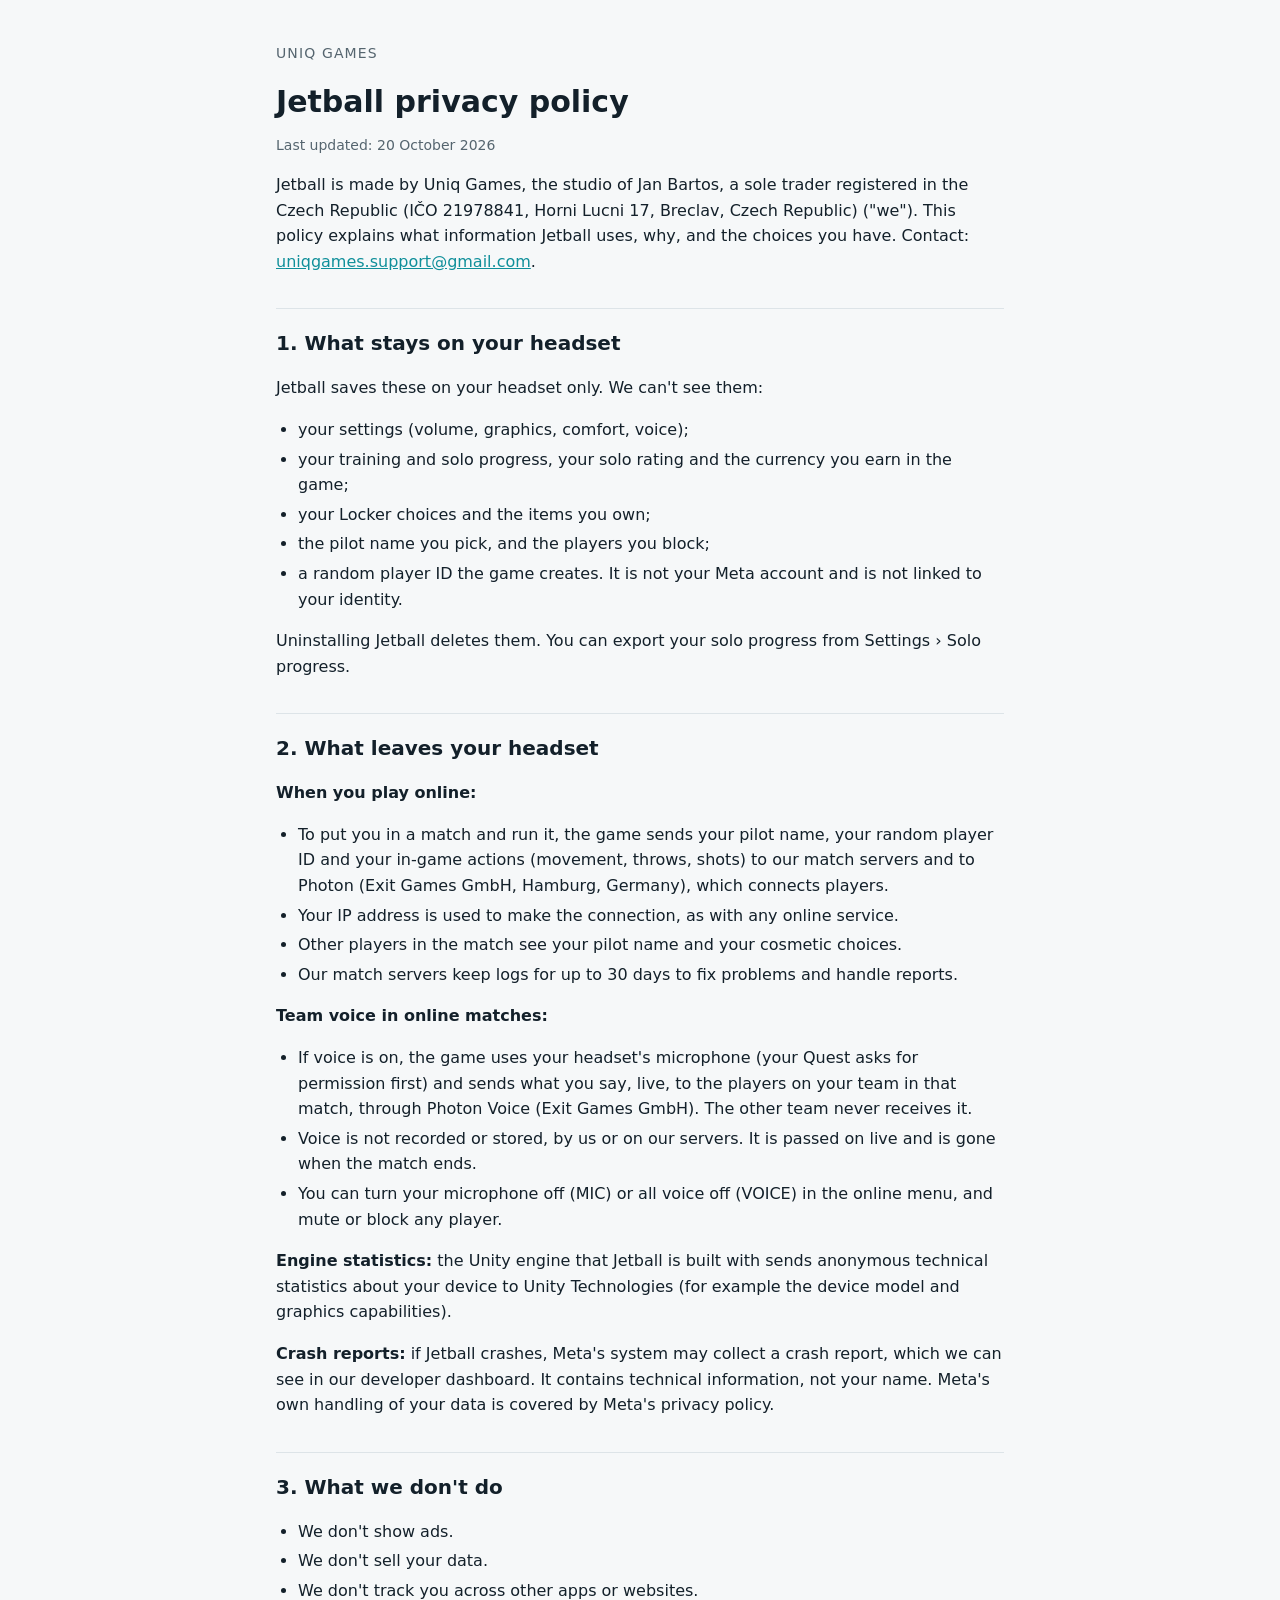
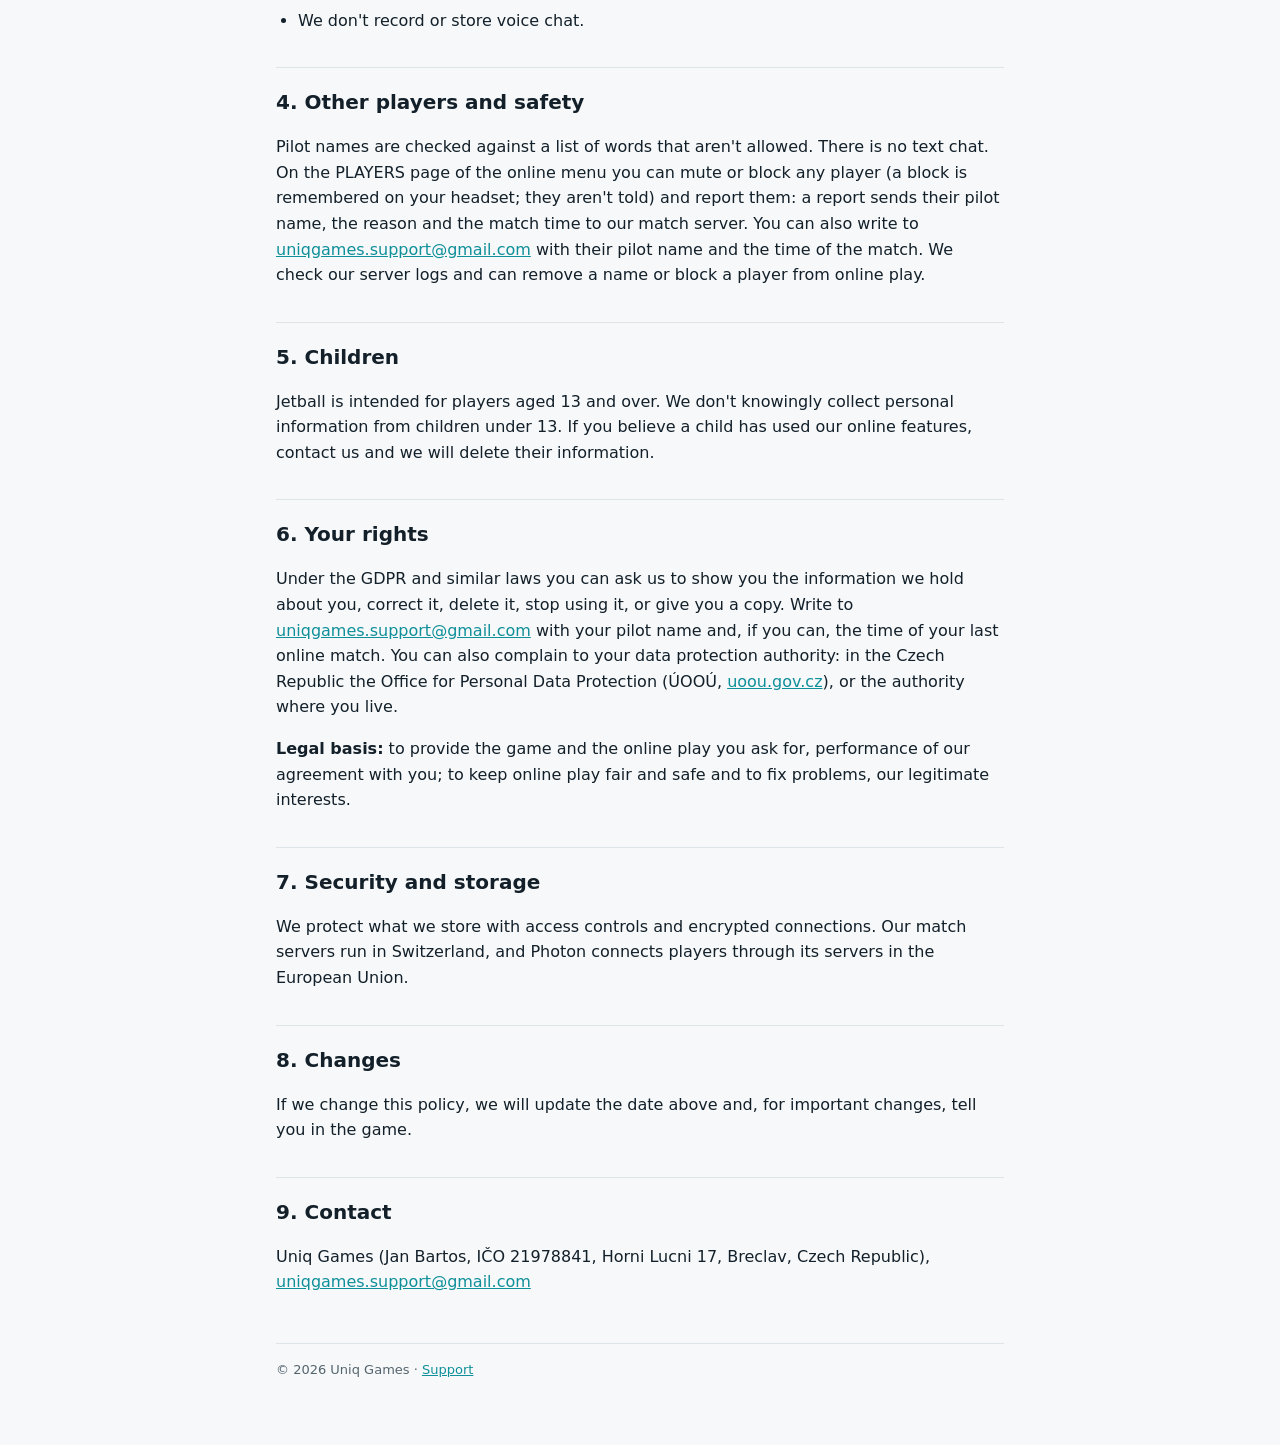
==== privacy/index.html @ da14ad89 "Uniq Games site: Jetball privacy policy, support page, home Co-Authored-By: Claude Opus 5.5 <noreply" ====
<!doctype html>
<html lang="en">
<head>
<meta charset="utf-8">
<meta name="viewport" content="width=device-width, initial-scale=1">
<title>Jetball privacy policy · Uniq Games</title>
<meta name="description" content="What information the Jetball VR game uses, why, and your choices.">
<link rel="stylesheet" href="../style.css">
</head>
<body>
<main>
<header><a href="../">Uniq Games</a></header>
<h1>Jetball privacy policy</h1>
<p class="muted">Last updated: 20 October 2026</p>

<p>Jetball is made by Uniq Games, the studio of Jan Bartos, a sole trader registered in the Czech Republic
(IČO 21978841, Horni Lucni 17, Breclav, Czech Republic) ("we"). This policy explains what information Jetball uses,
why, and the choices you have. Contact: <a href="mailto:uniqgames.support@gmail.com">uniqgames.support@gmail.com</a>.</p>

<h2>1. What stays on your headset</h2>
<p>Jetball saves these on your headset only. We can't see them:</p>
<ul>
<li>your settings (volume, graphics, comfort, voice);</li>
<li>your training and solo progress, your solo rating and the currency you earn in the game;</li>
<li>your Locker choices and the items you own;</li>
<li>the pilot name you pick, and the players you block;</li>
<li>a random player ID the game creates. It is not your Meta account and is not linked to your identity.</li>
</ul>
<p>Uninstalling Jetball deletes them. You can export your solo progress from Settings › Solo progress.</p>

<h2>2. What leaves your headset</h2>
<p><strong>When you play online:</strong></p>
<ul>
<li>To put you in a match and run it, the game sends your pilot name, your random player ID and your in-game actions
(movement, throws, shots) to our match servers and to Photon (Exit Games GmbH, Hamburg, Germany), which connects players.</li>
<li>Your IP address is used to make the connection, as with any online service.</li>
<li>Other players in the match see your pilot name and your cosmetic choices.</li>
<li>Our match servers keep logs for up to 30 days to fix problems and handle reports.</li>
</ul>
<p><strong>Team voice in online matches:</strong></p>
<ul>
<li>If voice is on, the game uses your headset's microphone (your Quest asks for permission first) and sends what you
say, live, to the players on your team in that match, through Photon Voice (Exit Games GmbH). The other team never
receives it.</li>
<li>Voice is not recorded or stored, by us or on our servers. It is passed on live and is gone when the match ends.</li>
<li>You can turn your microphone off (MIC) or all voice off (VOICE) in the online menu, and mute or block any player.</li>
</ul>
<p><strong>Engine statistics:</strong> the Unity engine that Jetball is built with sends anonymous technical statistics
about your device to Unity Technologies (for example the device model and graphics capabilities).</p>
<p><strong>Crash reports:</strong> if Jetball crashes, Meta's system may collect a crash report, which we can see in our
developer dashboard. It contains technical information, not your name. Meta's own handling of your data is covered by
Meta's privacy policy.</p>

<h2>3. What we don't do</h2>
<ul>
<li>We don't show ads.</li>
<li>We don't sell your data.</li>
<li>We don't track you across other apps or websites.</li>
<li>We don't record or store voice chat.</li>
</ul>

<h2>4. Other players and safety</h2>
<p>Pilot names are checked against a list of words that aren't allowed. There is no text chat. On the PLAYERS page of
the online menu you can mute or block any player (a block is remembered on your headset; they aren't told) and report
them: a report sends their pilot name, the reason and the match time to our match server. You can also write to
<a href="mailto:uniqgames.support@gmail.com">uniqgames.support@gmail.com</a> with their pilot name and the time of the
match. We check our server logs and can remove a name or block a player from online play.</p>

<h2>5. Children</h2>
<p>Jetball is intended for players aged 13 and over. We don't knowingly collect personal information from children
under 13. If you believe a child has used our online features, contact us and we will delete their information.</p>

<h2>6. Your rights</h2>
<p>Under the GDPR and similar laws you can ask us to show you the information we hold about you, correct it, delete it,
stop using it, or give you a copy. Write to <a href="mailto:uniqgames.support@gmail.com">uniqgames.support@gmail.com</a>
with your pilot name and, if you can, the time of your last online match. You can also complain to your data protection
authority: in the Czech Republic the Office for Personal Data Protection (ÚOOÚ,
<a href="https://uoou.gov.cz">uoou.gov.cz</a>), or the authority where you live.</p>
<p><strong>Legal basis:</strong> to provide the game and the online play you ask for, performance of our agreement
with you; to keep online play fair and safe and to fix problems, our legitimate interests.</p>

<h2>7. Security and storage</h2>
<p>We protect what we store with access controls and encrypted connections. Our match servers run in Switzerland, and
Photon connects players through its servers in the European Union.</p>

<h2>8. Changes</h2>
<p>If we change this policy, we will update the date above and, for important changes, tell you in the game.</p>

<h2>9. Contact</h2>
<p>Uniq Games (Jan Bartos, IČO 21978841, Horni Lucni 17, Breclav, Czech Republic),
<a href="mailto:uniqgames.support@gmail.com">uniqgames.support@gmail.com</a></p>

<footer>© 2026 Uniq Games · <a href="../support/">Support</a></footer>
</main>
</body>
</html>
---- style.css ----
:root{--bg:#0b0f14;--panel:#121820;--text:#e8eef2;--muted:#9fb0ba;--accent:#57dee9;--rule:#24303a}
@media (prefers-color-scheme: light){:root{--bg:#f6f8f9;--panel:#ffffff;--text:#13202a;--muted:#55656f;--accent:#0f8f9a;--rule:#dde4e8}}
*{box-sizing:border-box}html{-webkit-text-size-adjust:100%}
body{margin:0;background:var(--bg);color:var(--text);font:16px/1.6 system-ui,-apple-system,"Segoe UI",Roboto,sans-serif}
main{max-width:760px;margin:0 auto;padding:40px 16px 64px}
header a{color:var(--muted);text-decoration:none;font-size:14px;letter-spacing:.08em;text-transform:uppercase}
h1{font-size:30px;line-height:1.2;margin:18px 0 6px}h2{font-size:20px;margin:34px 0 8px;padding-top:18px;border-top:1px solid var(--rule)}
p,li{color:var(--text)}.muted{color:var(--muted);font-size:14px}a{color:var(--accent)}
ul{padding-left:22px}li{margin:4px 0}
.card{background:var(--panel);border:1px solid var(--rule);border-radius:12px;padding:20px;margin:18px 0}
footer{margin-top:48px;color:var(--muted);font-size:13px;border-top:1px solid var(--rule);padding-top:16px}
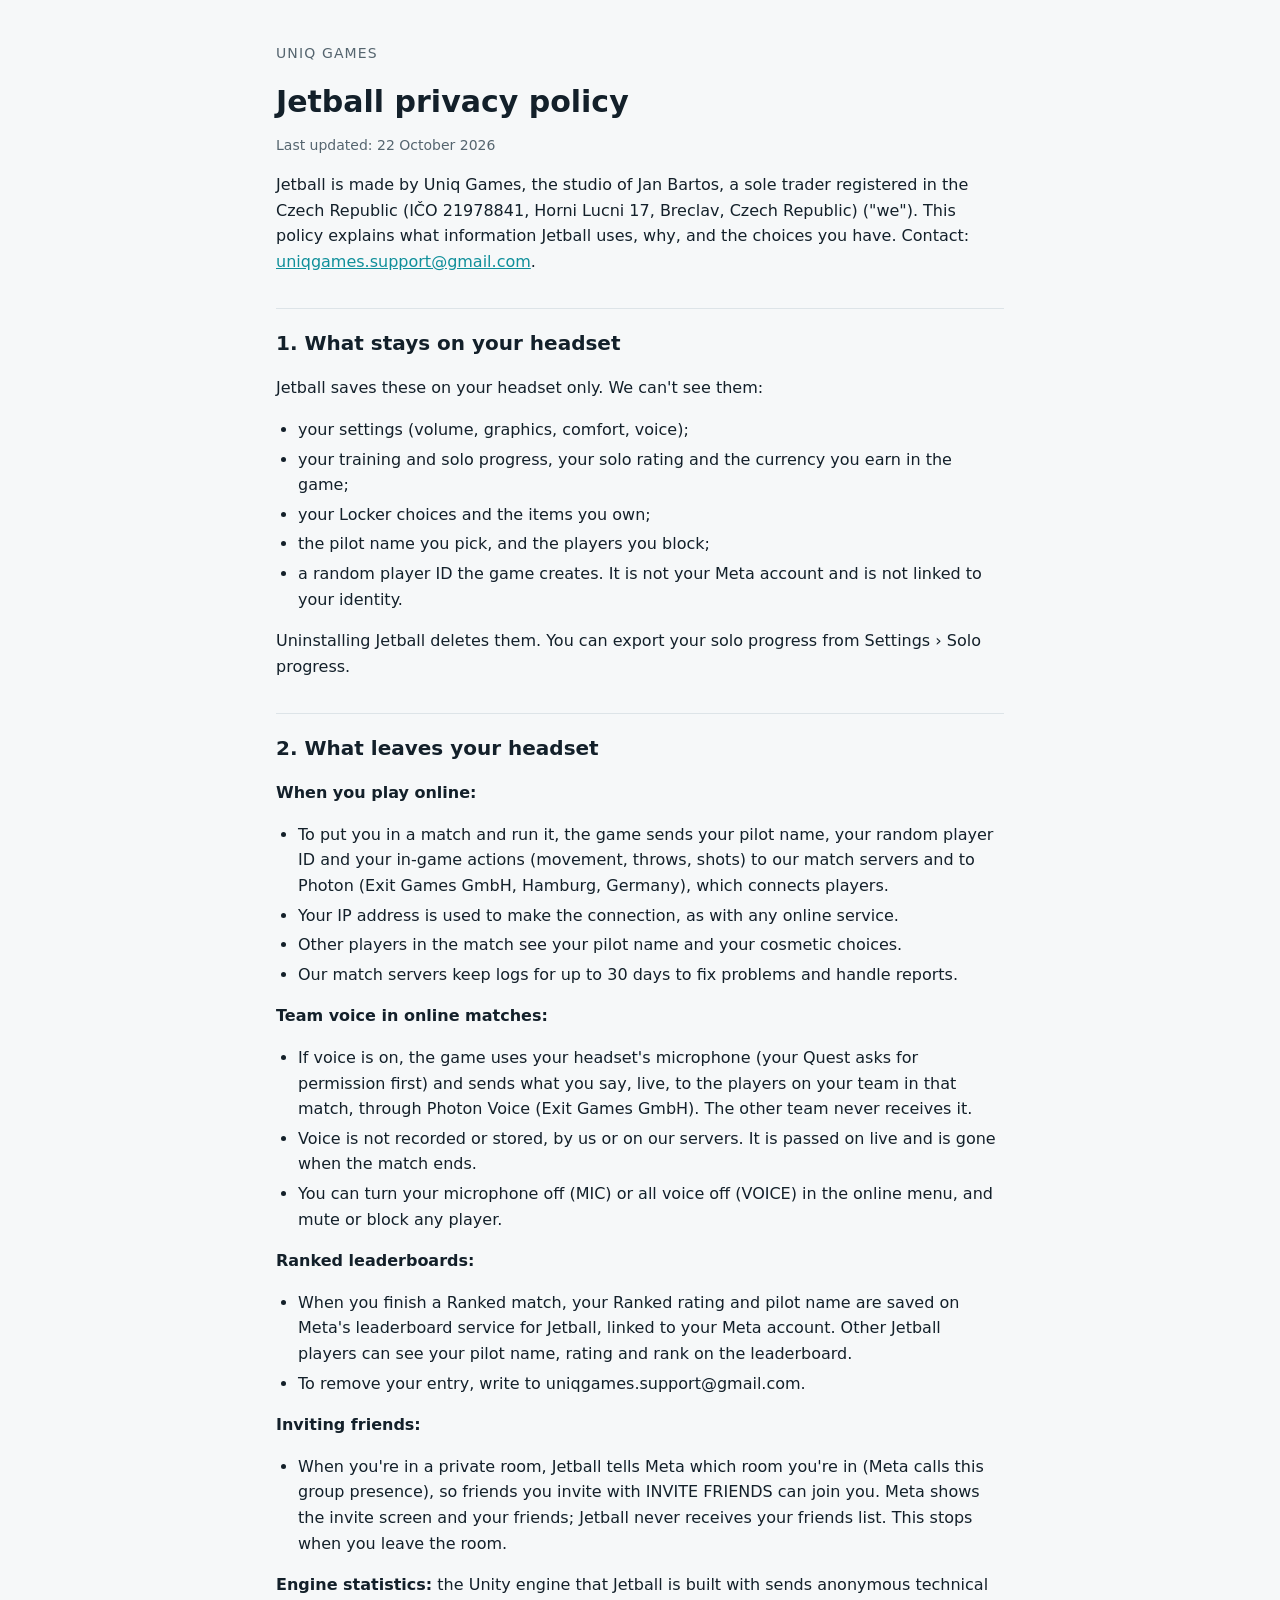
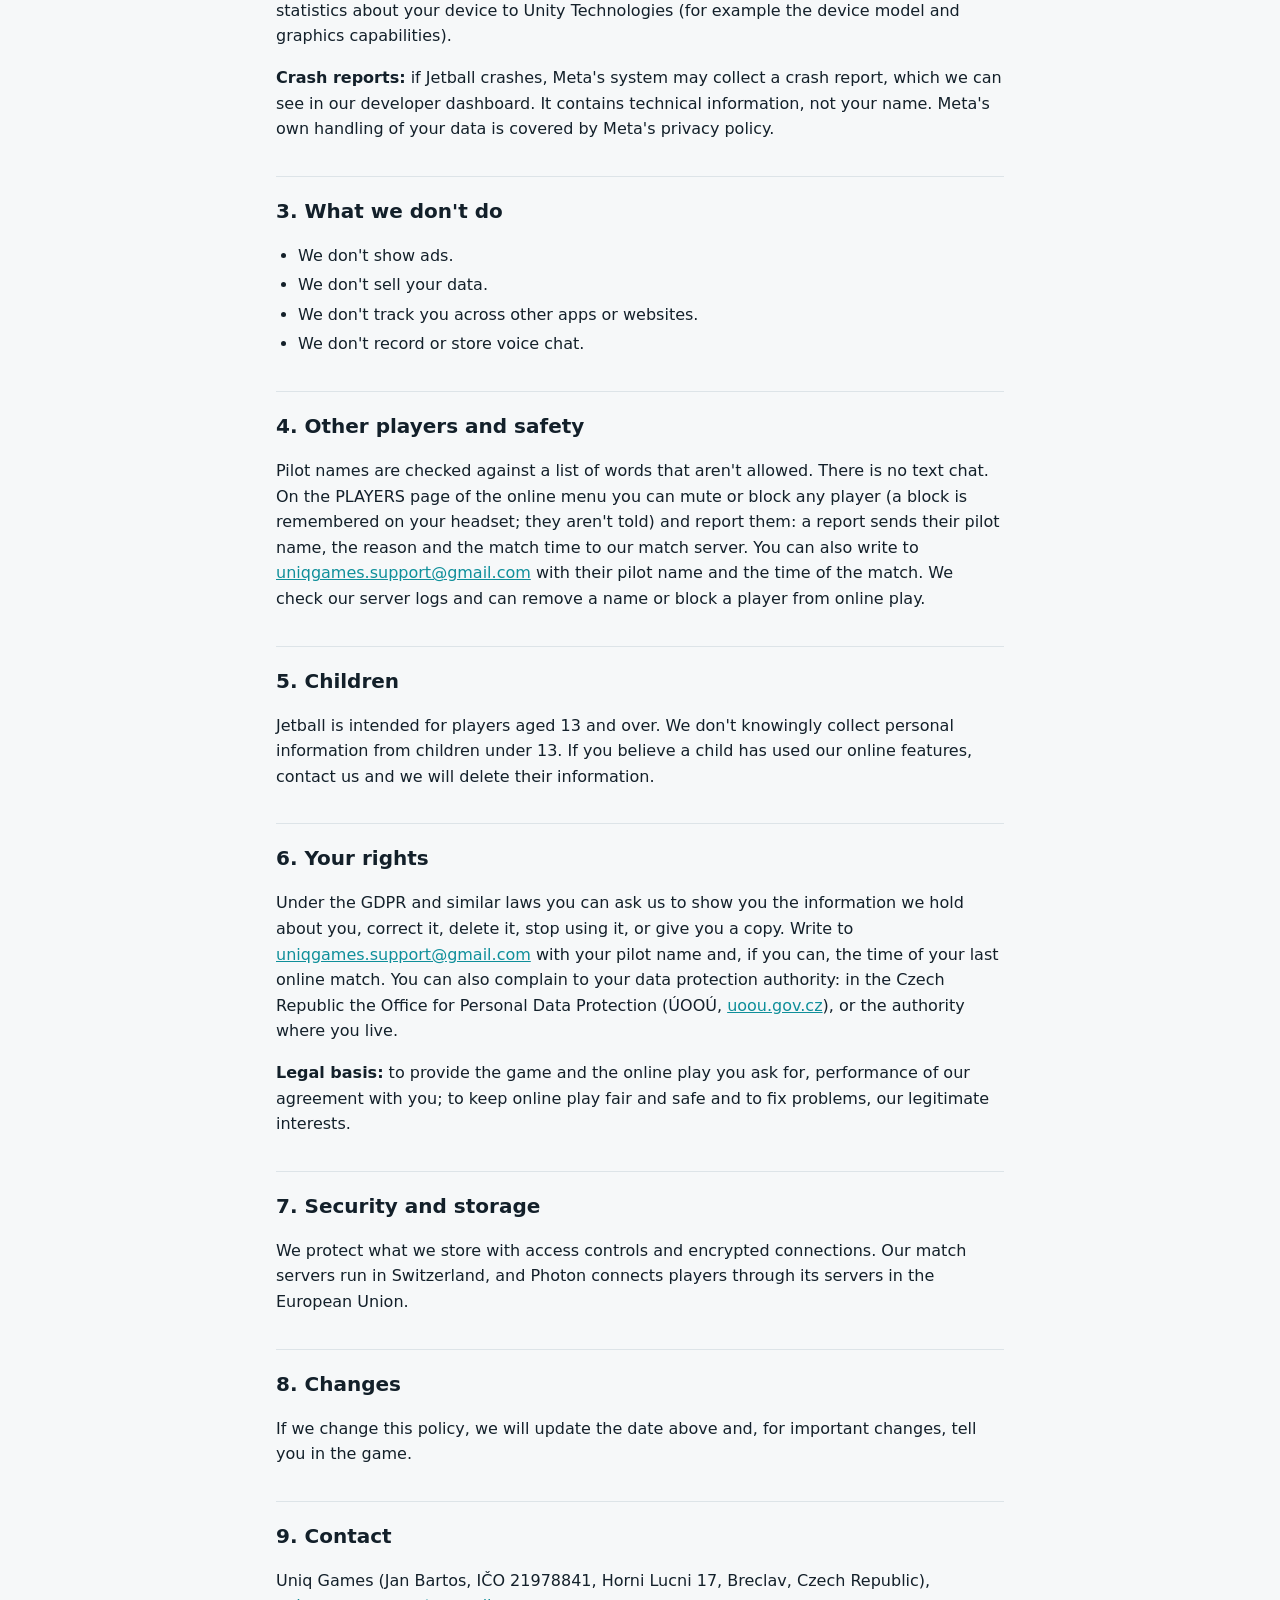
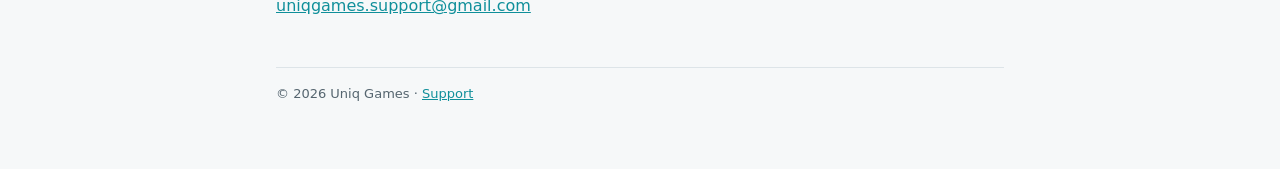
==== commit c89ee000: "Privacy policy: Ranked leaderboards and inviting friends (22 Oct 2026) Co-Authored-By: Claude Opus 5" ====
--- a/privacy/index.html
+++ b/privacy/index.html
@@ -11,7 +11,7 @@
 <main>
 <header><a href="../">Uniq Games</a></header>
 <h1>Jetball privacy policy</h1>
-<p class="muted">Last updated: 20 October 2026</p>
+<p class="muted">Last updated: 22 October 2026</p>
 
 <p>Jetball is made by Uniq Games, the studio of Jan Bartos, a sole trader registered in the Czech Republic
 (IČO 21978841, Horni Lucni 17, Breclav, Czech Republic) ("we"). This policy explains what information Jetball uses,
@@ -44,6 +44,19 @@
 receives it.</li>
 <li>Voice is not recorded or stored, by us or on our servers. It is passed on live and is gone when the match ends.</li>
 <li>You can turn your microphone off (MIC) or all voice off (VOICE) in the online menu, and mute or block any player.</li>
+</ul>
+<p><strong>Ranked leaderboards:</strong></p>
+<ul>
+<li>When you finish a Ranked match, your Ranked rating and pilot name are saved on Meta's leaderboard service for
+Jetball, linked to your Meta account. Other Jetball players can see your pilot name, rating and rank on the
+leaderboard.</li>
+<li>To remove your entry, write to uniqgames.support@gmail.com.</li>
+</ul>
+<p><strong>Inviting friends:</strong></p>
+<ul>
+<li>When you're in a private room, Jetball tells Meta which room you're in (Meta calls this group presence), so friends
+you invite with INVITE FRIENDS can join you. Meta shows the invite screen and your friends; Jetball never receives your
+friends list. This stops when you leave the room.</li>
 </ul>
 <p><strong>Engine statistics:</strong> the Unity engine that Jetball is built with sends anonymous technical statistics
 about your device to Unity Technologies (for example the device model and graphics capabilities).</p>
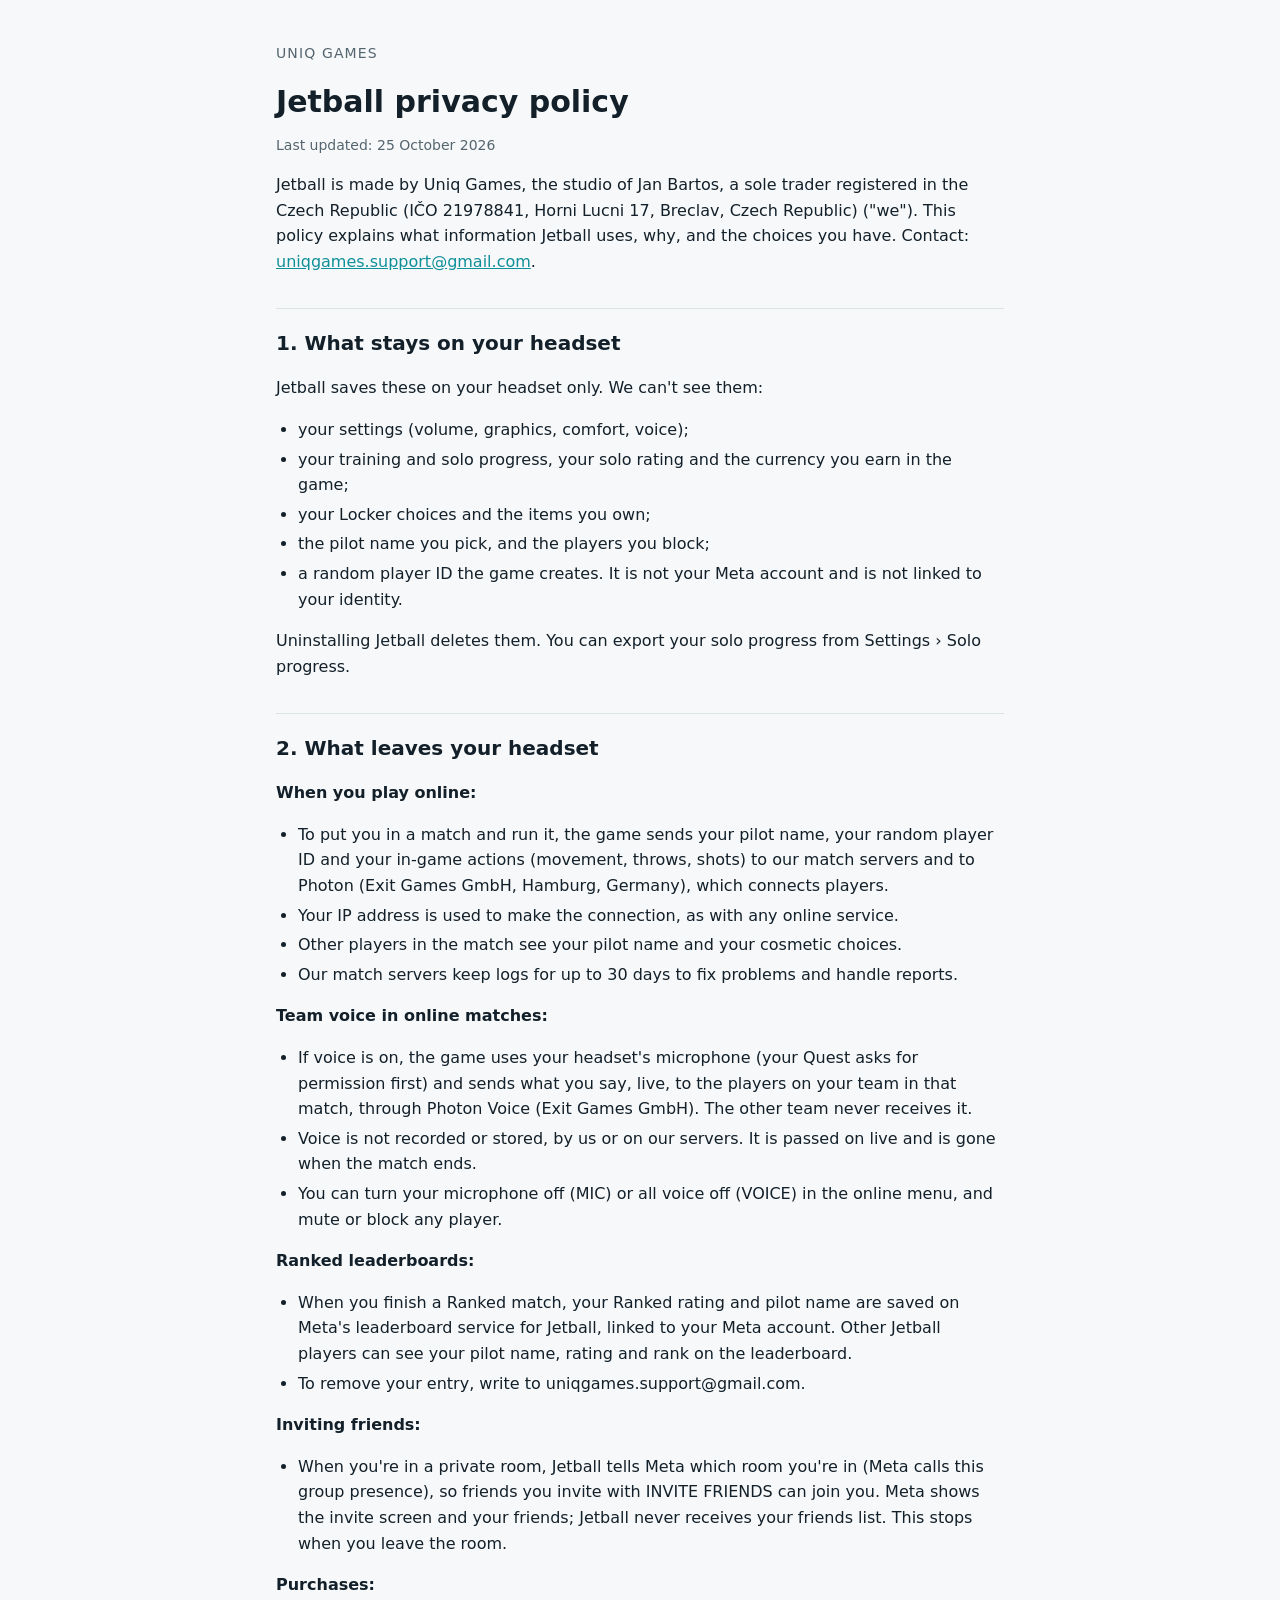
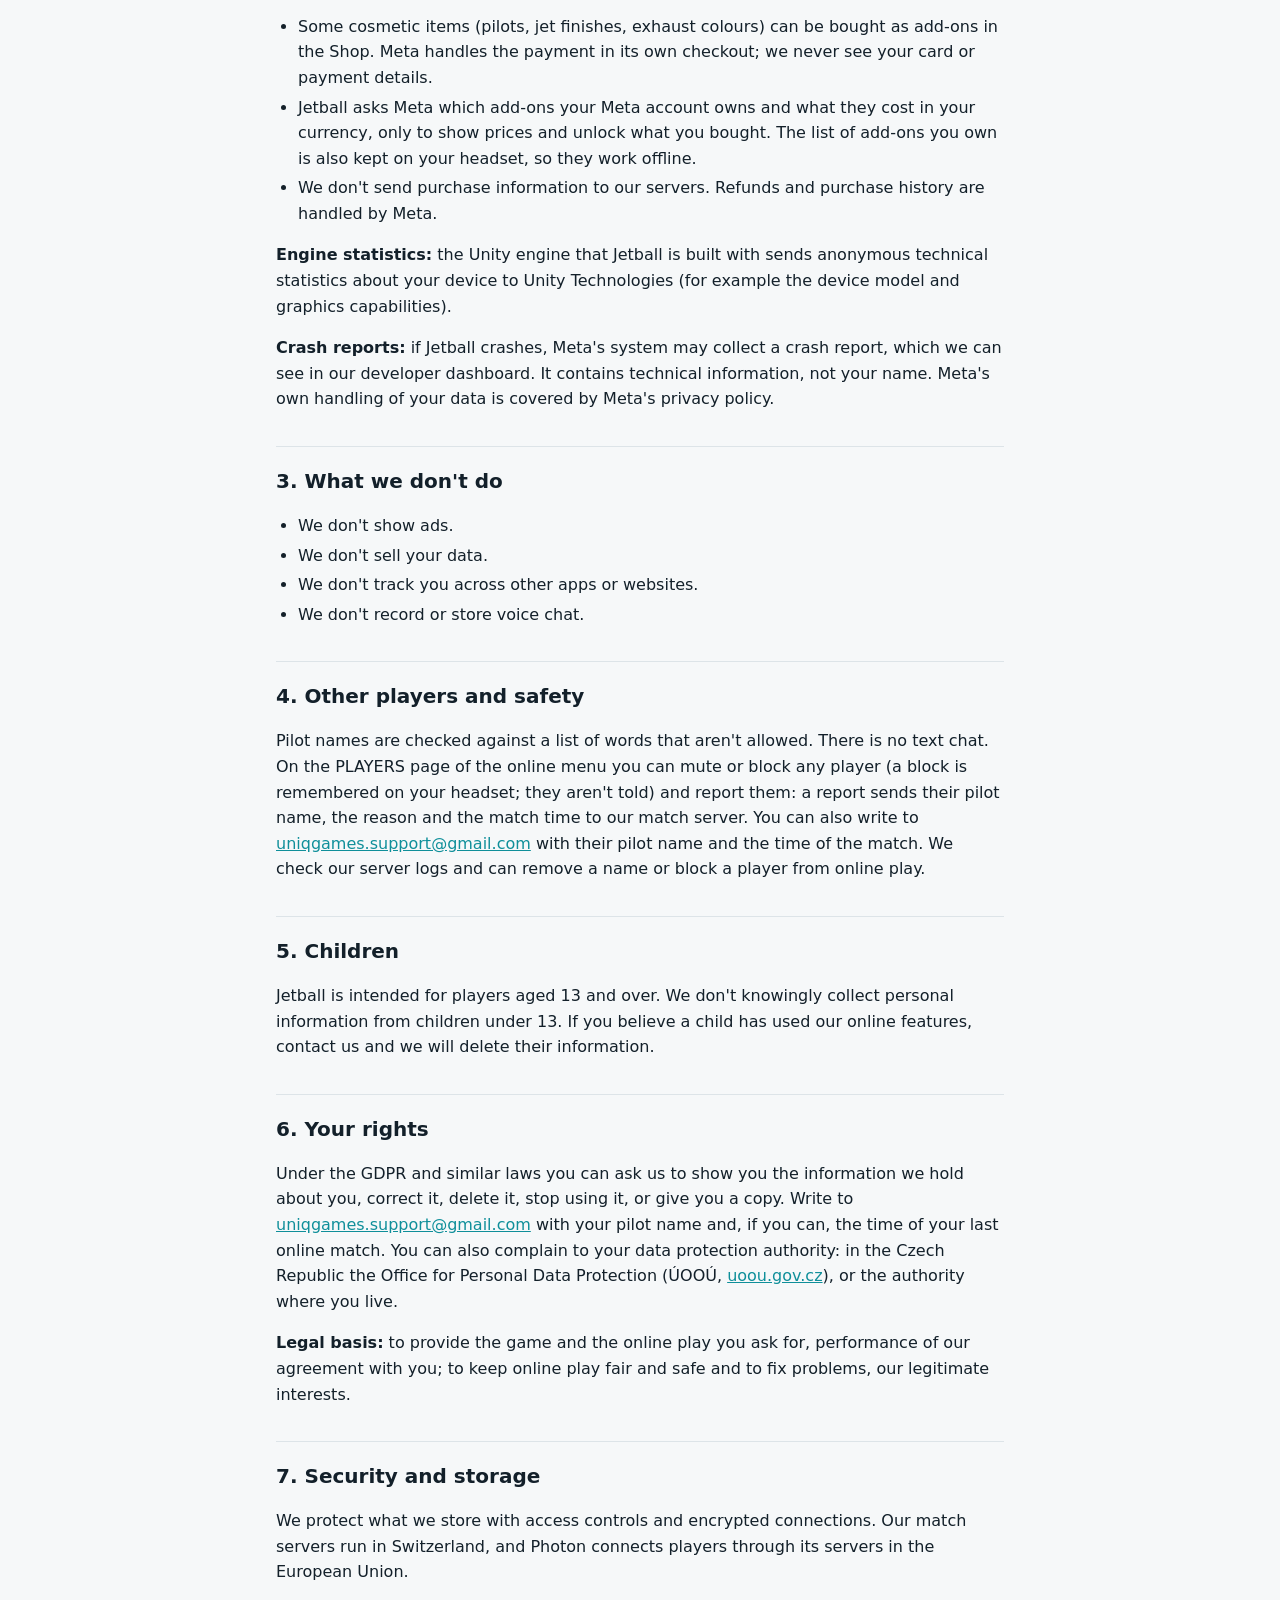
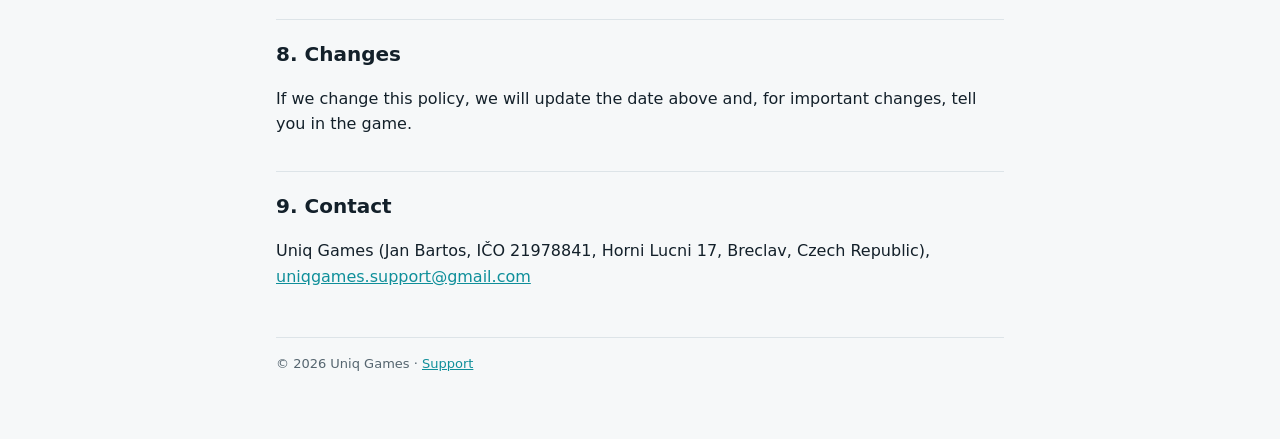
==== commit 23c3d60c: "Privacy policy: Purchases section (cosmetic add-ons bought through Meta's checkout; we only ask Meta" ====
--- a/privacy/index.html
+++ b/privacy/index.html
@@ -11,7 +11,7 @@
 <main>
 <header><a href="../">Uniq Games</a></header>
 <h1>Jetball privacy policy</h1>
-<p class="muted">Last updated: 22 October 2026</p>
+<p class="muted">Last updated: 25 October 2026</p>
 
 <p>Jetball is made by Uniq Games, the studio of Jan Bartos, a sole trader registered in the Czech Republic
 (IČO 21978841, Horni Lucni 17, Breclav, Czech Republic) ("we"). This policy explains what information Jetball uses,
@@ -57,6 +57,14 @@
 <li>When you're in a private room, Jetball tells Meta which room you're in (Meta calls this group presence), so friends
 you invite with INVITE FRIENDS can join you. Meta shows the invite screen and your friends; Jetball never receives your
 friends list. This stops when you leave the room.</li>
+</ul>
+<p><strong>Purchases:</strong></p>
+<ul>
+<li>Some cosmetic items (pilots, jet finishes, exhaust colours) can be bought as add-ons in the Shop. Meta handles the
+payment in its own checkout; we never see your card or payment details.</li>
+<li>Jetball asks Meta which add-ons your Meta account owns and what they cost in your currency, only to show prices and
+unlock what you bought. The list of add-ons you own is also kept on your headset, so they work offline.</li>
+<li>We don't send purchase information to our servers. Refunds and purchase history are handled by Meta.</li>
 </ul>
 <p><strong>Engine statistics:</strong> the Unity engine that Jetball is built with sends anonymous technical statistics
 about your device to Unity Technologies (for example the device model and graphics capabilities).</p>
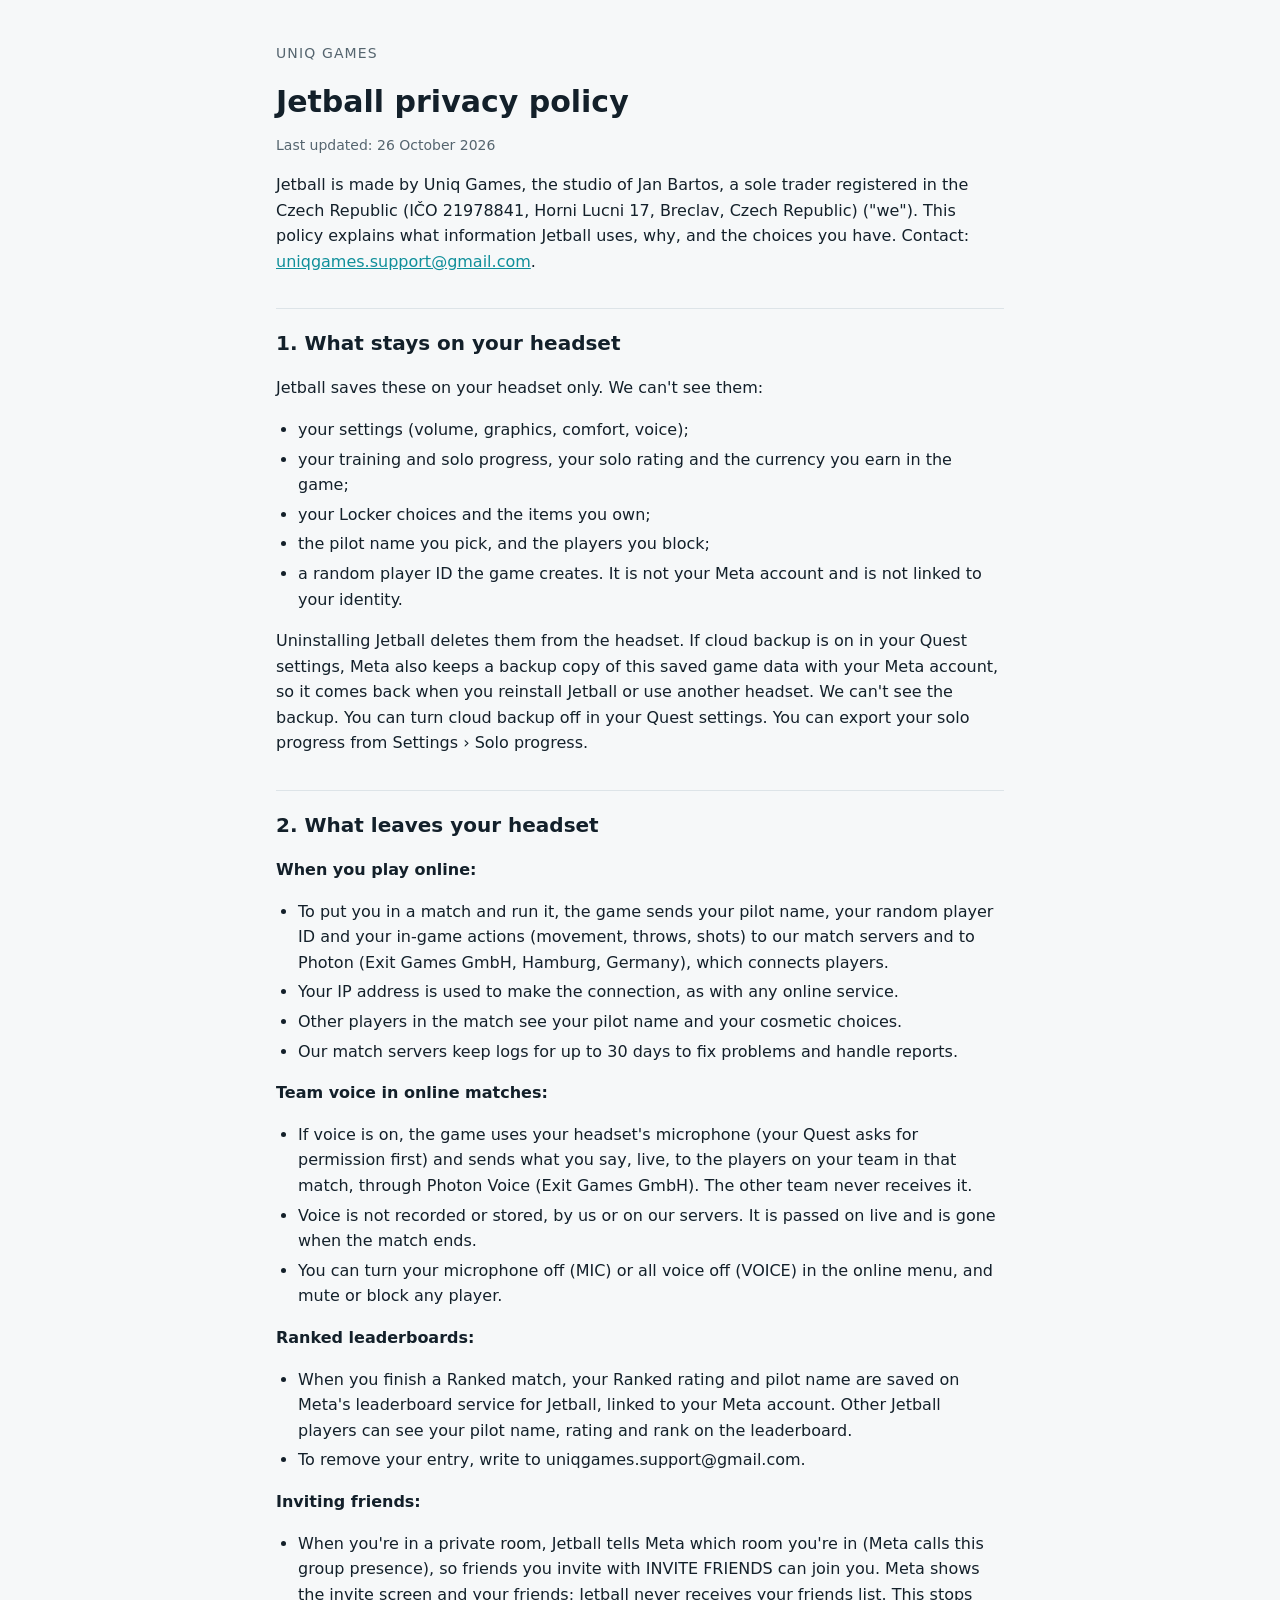
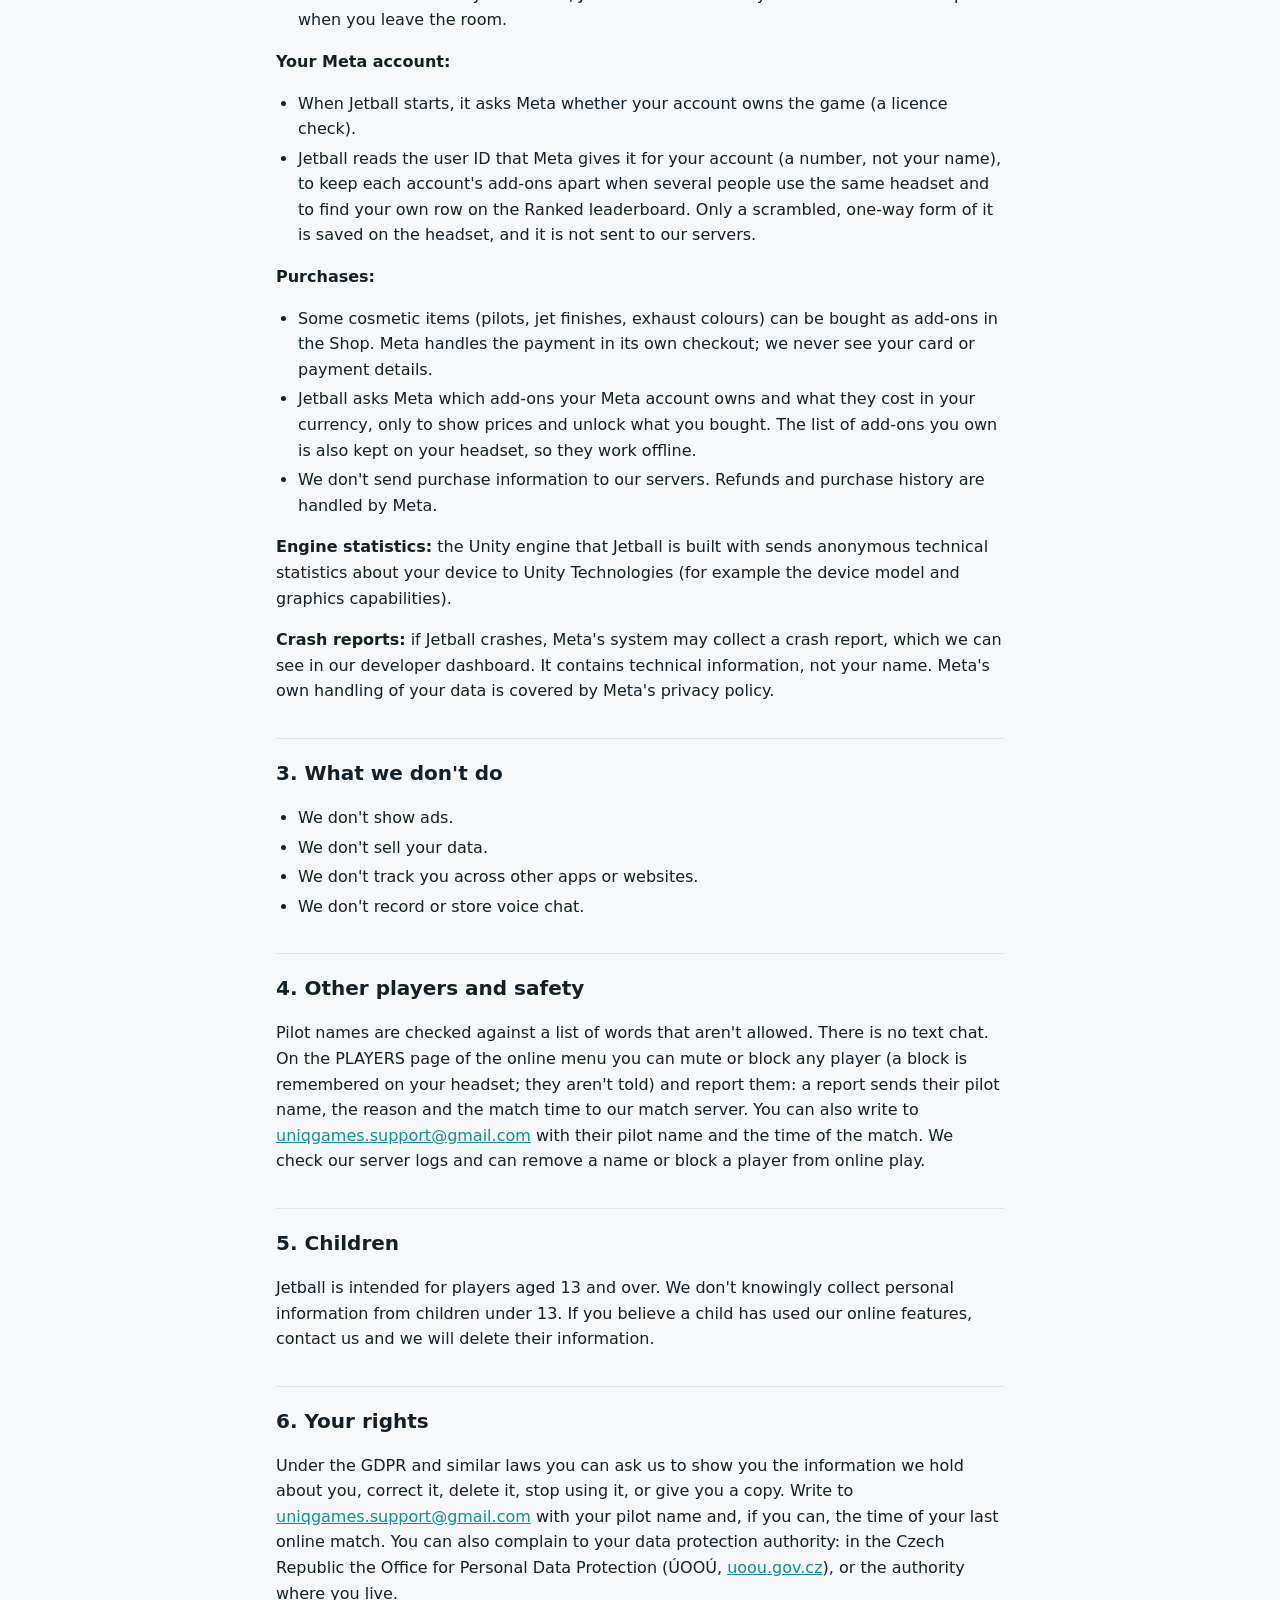
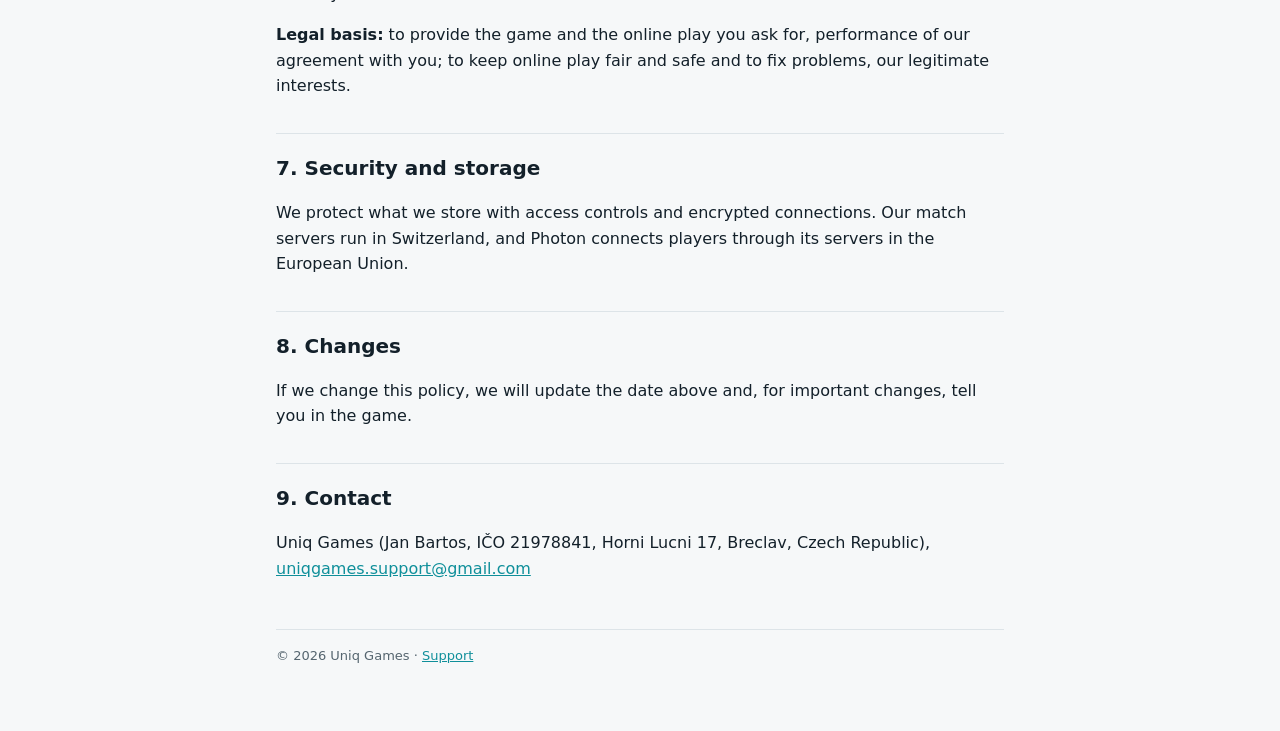
==== commit 991a0d91: "Privacy policy: Meta cloud backup of saves, licence check and the Meta user ID (draft, not published" ====
--- a/privacy/index.html
+++ b/privacy/index.html
@@ -11,7 +11,7 @@
 <main>
 <header><a href="../">Uniq Games</a></header>
 <h1>Jetball privacy policy</h1>
-<p class="muted">Last updated: 25 October 2026</p>
+<p class="muted">Last updated: 26 October 2026</p>
 
 <p>Jetball is made by Uniq Games, the studio of Jan Bartos, a sole trader registered in the Czech Republic
 (IČO 21978841, Horni Lucni 17, Breclav, Czech Republic) ("we"). This policy explains what information Jetball uses,
@@ -26,7 +26,10 @@
 <li>the pilot name you pick, and the players you block;</li>
 <li>a random player ID the game creates. It is not your Meta account and is not linked to your identity.</li>
 </ul>
-<p>Uninstalling Jetball deletes them. You can export your solo progress from Settings › Solo progress.</p>
+<p>Uninstalling Jetball deletes them from the headset. If cloud backup is on in your Quest settings, Meta also keeps a
+backup copy of this saved game data with your Meta account, so it comes back when you reinstall Jetball or use another
+headset. We can't see the backup. You can turn cloud backup off in your Quest settings. You can export your solo
+progress from Settings › Solo progress.</p>
 
 <h2>2. What leaves your headset</h2>
 <p><strong>When you play online:</strong></p>
@@ -57,6 +60,13 @@
 <li>When you're in a private room, Jetball tells Meta which room you're in (Meta calls this group presence), so friends
 you invite with INVITE FRIENDS can join you. Meta shows the invite screen and your friends; Jetball never receives your
 friends list. This stops when you leave the room.</li>
+</ul>
+<p><strong>Your Meta account:</strong></p>
+<ul>
+<li>When Jetball starts, it asks Meta whether your account owns the game (a licence check).</li>
+<li>Jetball reads the user ID that Meta gives it for your account (a number, not your name), to keep each account's
+add-ons apart when several people use the same headset and to find your own row on the Ranked leaderboard. Only a
+scrambled, one-way form of it is saved on the headset, and it is not sent to our servers.</li>
 </ul>
 <p><strong>Purchases:</strong></p>
 <ul>
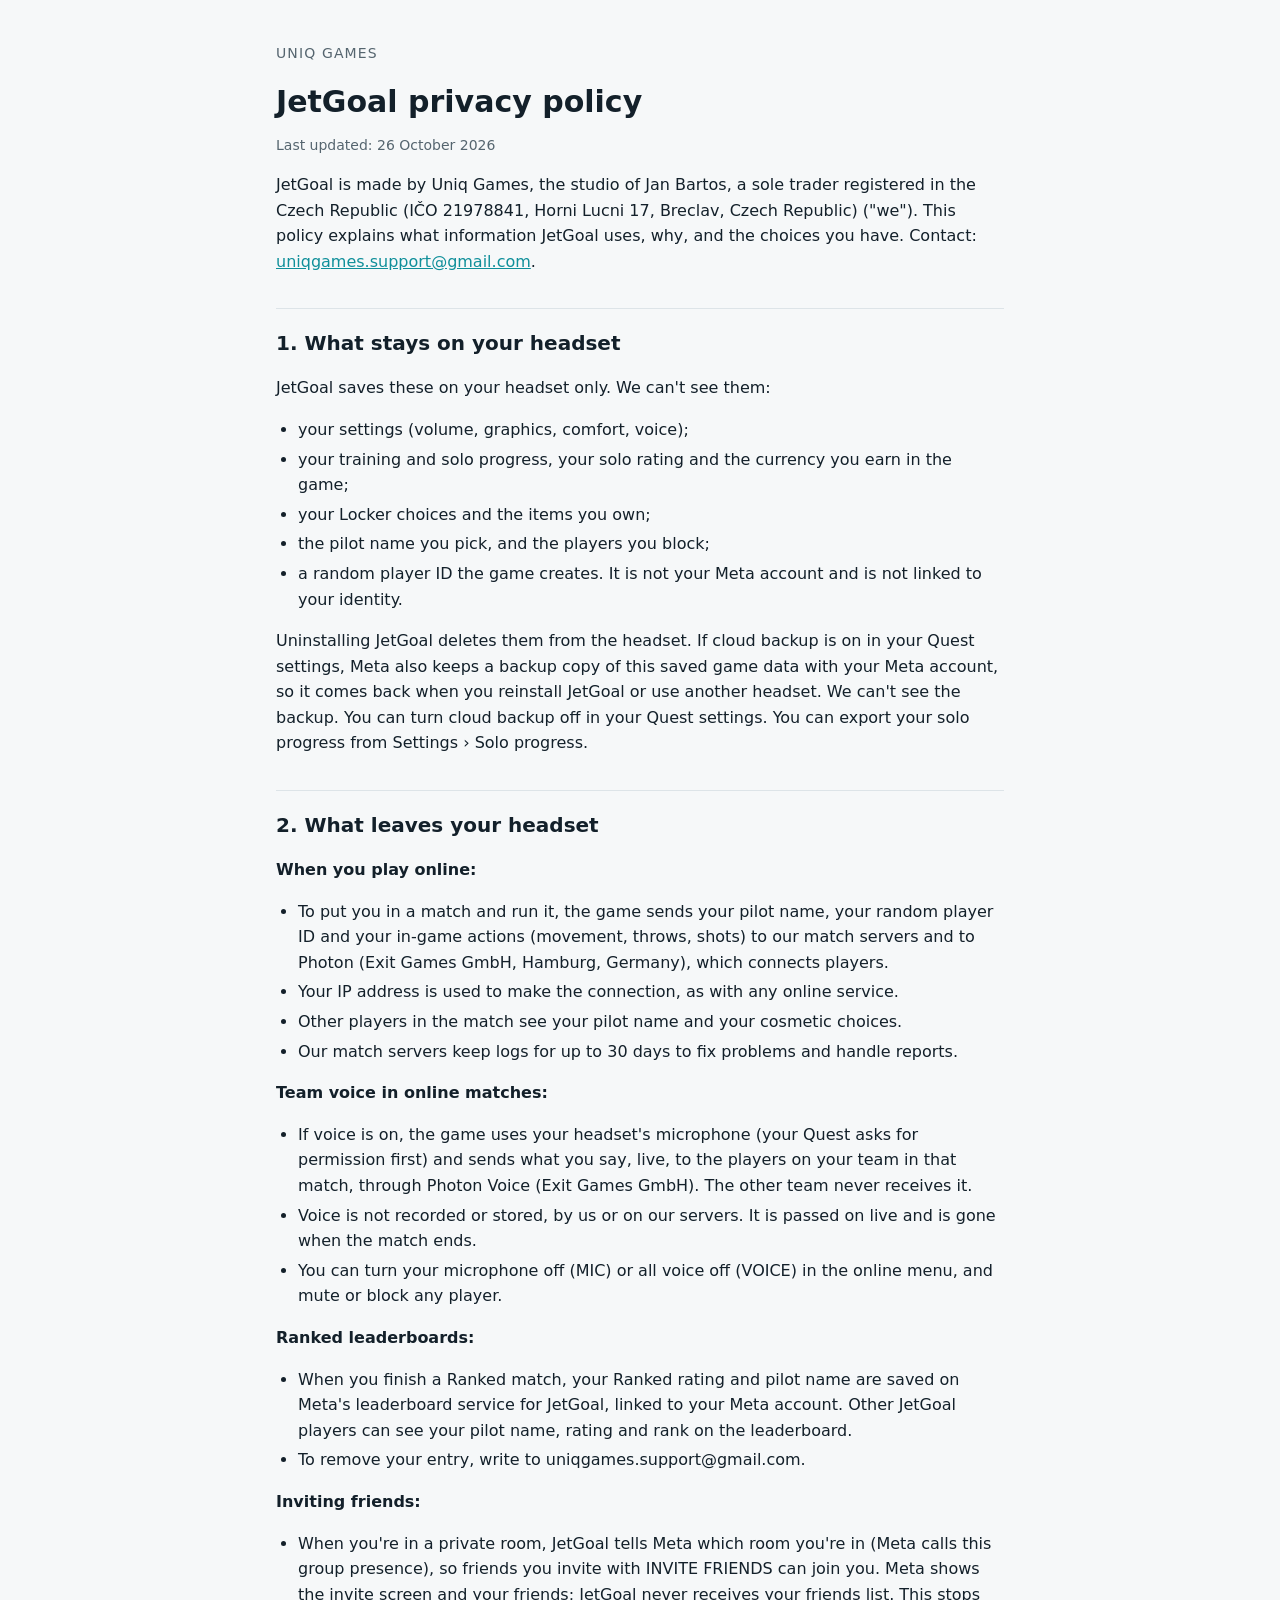
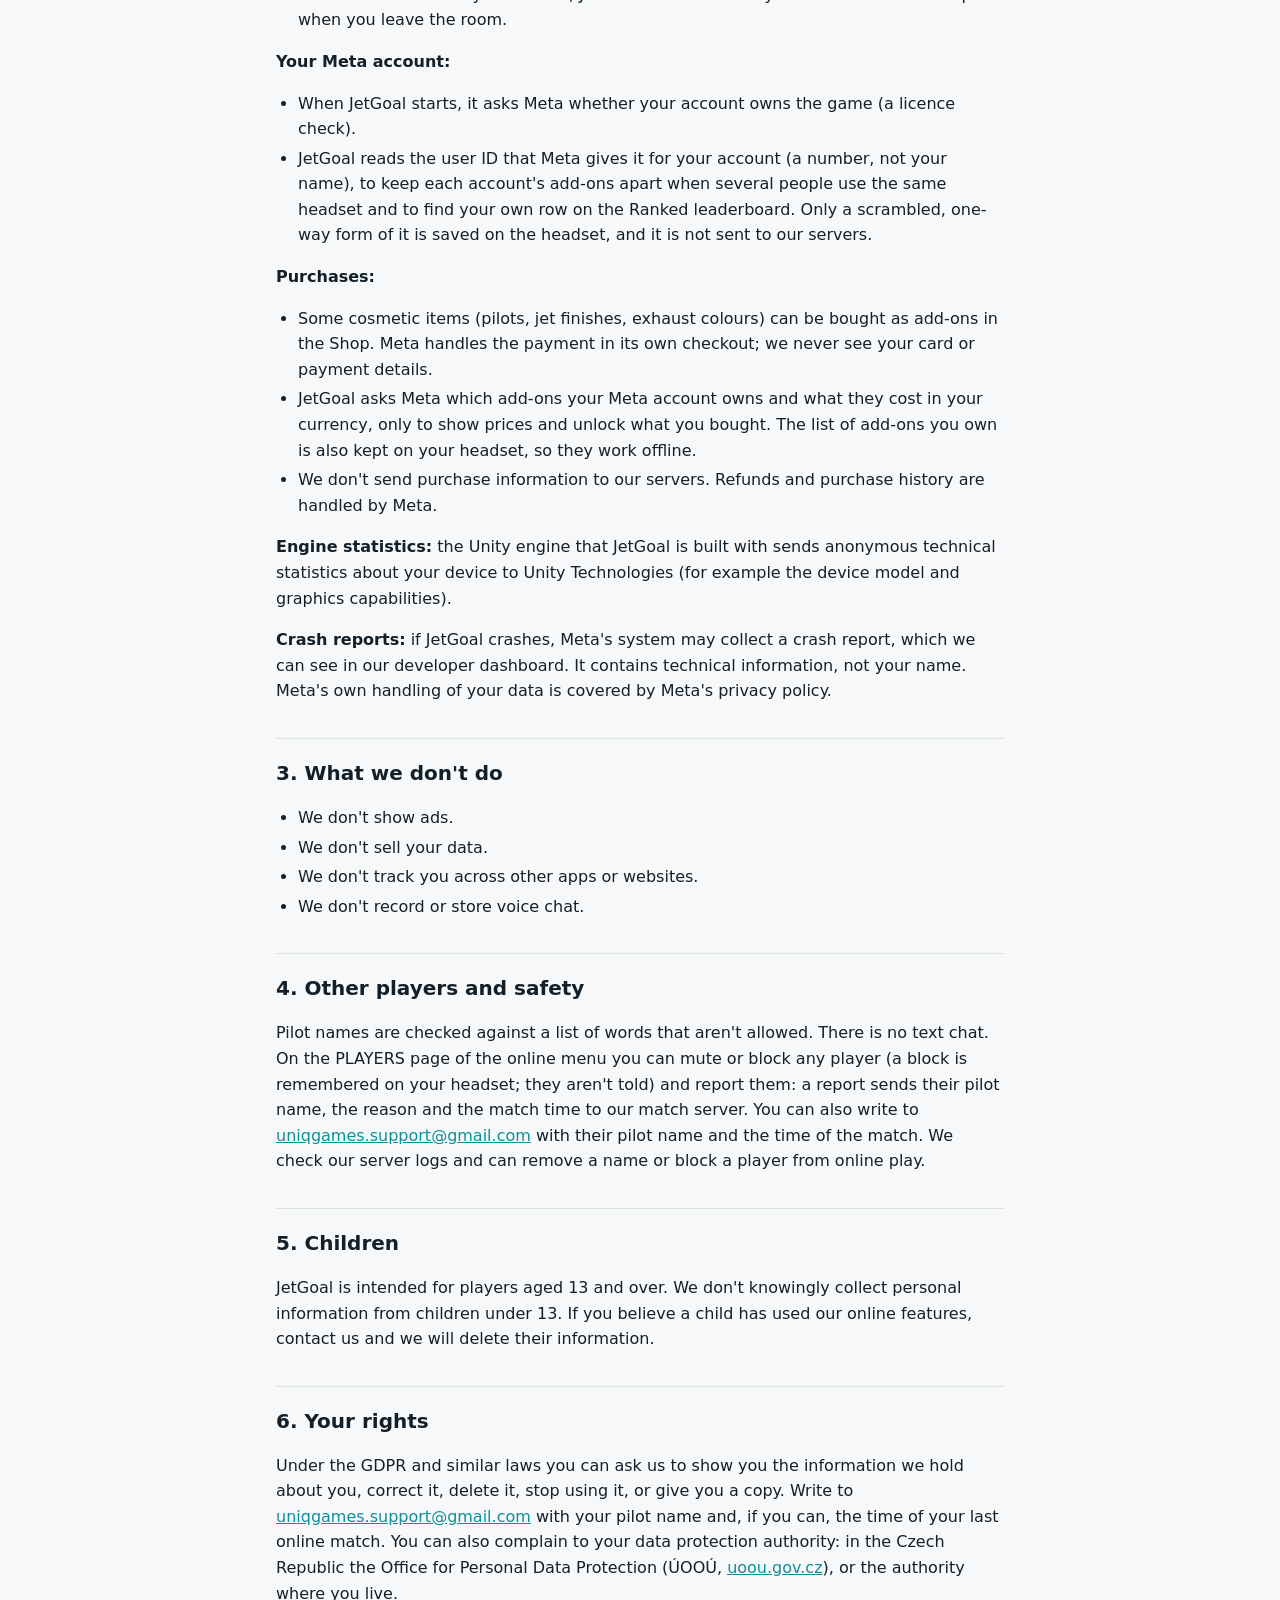
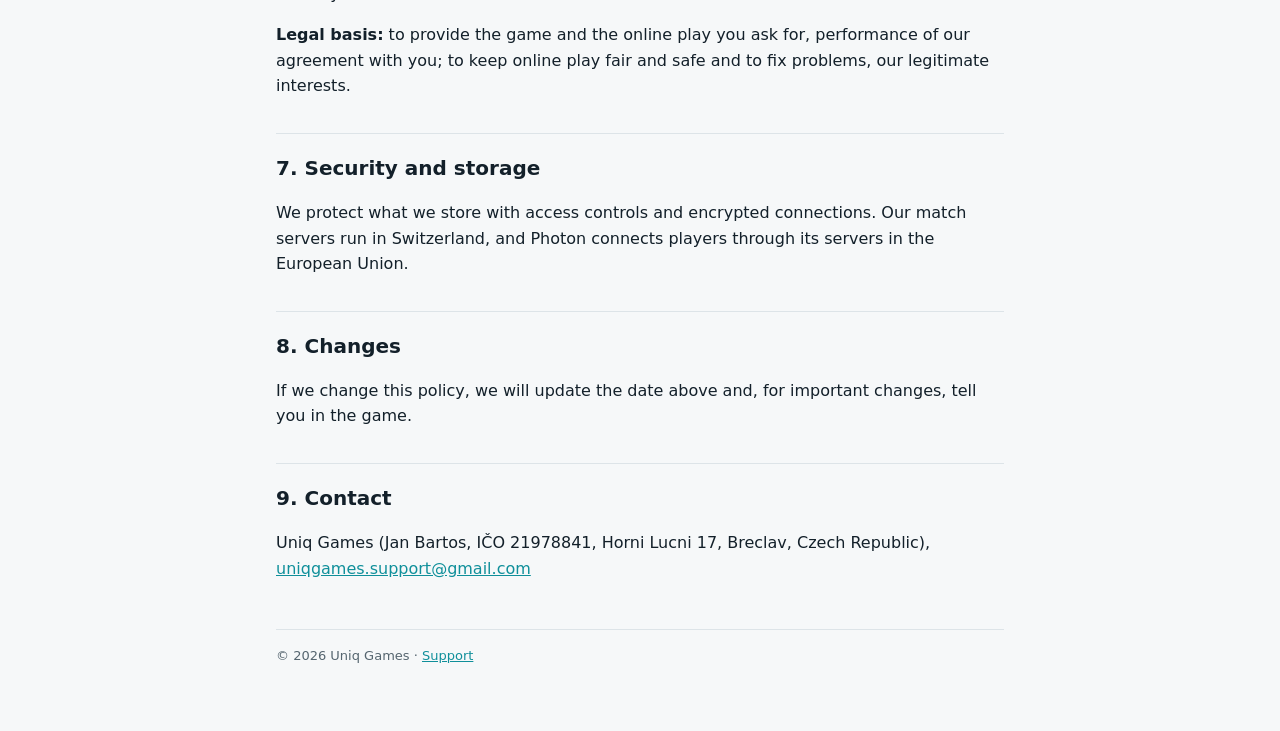
==== commit 97d28af9: "Rename the game to JetGoal on the site (home, support, privacy policy) An unrelated 2017 Steam game " ====
--- a/privacy/index.html
+++ b/privacy/index.html
@@ -3,22 +3,22 @@
 <head>
 <meta charset="utf-8">
 <meta name="viewport" content="width=device-width, initial-scale=1">
-<title>Jetball privacy policy · Uniq Games</title>
-<meta name="description" content="What information the Jetball VR game uses, why, and your choices.">
+<title>JetGoal privacy policy · Uniq Games</title>
+<meta name="description" content="What information the JetGoal VR game uses, why, and your choices.">
 <link rel="stylesheet" href="../style.css">
 </head>
 <body>
 <main>
 <header><a href="../">Uniq Games</a></header>
-<h1>Jetball privacy policy</h1>
+<h1>JetGoal privacy policy</h1>
 <p class="muted">Last updated: 26 October 2026</p>
 
-<p>Jetball is made by Uniq Games, the studio of Jan Bartos, a sole trader registered in the Czech Republic
-(IČO 21978841, Horni Lucni 17, Breclav, Czech Republic) ("we"). This policy explains what information Jetball uses,
+<p>JetGoal is made by Uniq Games, the studio of Jan Bartos, a sole trader registered in the Czech Republic
+(IČO 21978841, Horni Lucni 17, Breclav, Czech Republic) ("we"). This policy explains what information JetGoal uses,
 why, and the choices you have. Contact: <a href="mailto:uniqgames.support@gmail.com">uniqgames.support@gmail.com</a>.</p>
 
 <h2>1. What stays on your headset</h2>
-<p>Jetball saves these on your headset only. We can't see them:</p>
+<p>JetGoal saves these on your headset only. We can't see them:</p>
 <ul>
 <li>your settings (volume, graphics, comfort, voice);</li>
 <li>your training and solo progress, your solo rating and the currency you earn in the game;</li>
@@ -26,8 +26,8 @@
 <li>the pilot name you pick, and the players you block;</li>
 <li>a random player ID the game creates. It is not your Meta account and is not linked to your identity.</li>
 </ul>
-<p>Uninstalling Jetball deletes them from the headset. If cloud backup is on in your Quest settings, Meta also keeps a
-backup copy of this saved game data with your Meta account, so it comes back when you reinstall Jetball or use another
+<p>Uninstalling JetGoal deletes them from the headset. If cloud backup is on in your Quest settings, Meta also keeps a
+backup copy of this saved game data with your Meta account, so it comes back when you reinstall JetGoal or use another
 headset. We can't see the backup. You can turn cloud backup off in your Quest settings. You can export your solo
 progress from Settings › Solo progress.</p>
 
@@ -51,20 +51,20 @@
 <p><strong>Ranked leaderboards:</strong></p>
 <ul>
 <li>When you finish a Ranked match, your Ranked rating and pilot name are saved on Meta's leaderboard service for
-Jetball, linked to your Meta account. Other Jetball players can see your pilot name, rating and rank on the
+JetGoal, linked to your Meta account. Other JetGoal players can see your pilot name, rating and rank on the
 leaderboard.</li>
 <li>To remove your entry, write to uniqgames.support@gmail.com.</li>
 </ul>
 <p><strong>Inviting friends:</strong></p>
 <ul>
-<li>When you're in a private room, Jetball tells Meta which room you're in (Meta calls this group presence), so friends
-you invite with INVITE FRIENDS can join you. Meta shows the invite screen and your friends; Jetball never receives your
+<li>When you're in a private room, JetGoal tells Meta which room you're in (Meta calls this group presence), so friends
+you invite with INVITE FRIENDS can join you. Meta shows the invite screen and your friends; JetGoal never receives your
 friends list. This stops when you leave the room.</li>
 </ul>
 <p><strong>Your Meta account:</strong></p>
 <ul>
-<li>When Jetball starts, it asks Meta whether your account owns the game (a licence check).</li>
-<li>Jetball reads the user ID that Meta gives it for your account (a number, not your name), to keep each account's
+<li>When JetGoal starts, it asks Meta whether your account owns the game (a licence check).</li>
+<li>JetGoal reads the user ID that Meta gives it for your account (a number, not your name), to keep each account's
 add-ons apart when several people use the same headset and to find your own row on the Ranked leaderboard. Only a
 scrambled, one-way form of it is saved on the headset, and it is not sent to our servers.</li>
 </ul>
@@ -72,13 +72,13 @@
 <ul>
 <li>Some cosmetic items (pilots, jet finishes, exhaust colours) can be bought as add-ons in the Shop. Meta handles the
 payment in its own checkout; we never see your card or payment details.</li>
-<li>Jetball asks Meta which add-ons your Meta account owns and what they cost in your currency, only to show prices and
+<li>JetGoal asks Meta which add-ons your Meta account owns and what they cost in your currency, only to show prices and
 unlock what you bought. The list of add-ons you own is also kept on your headset, so they work offline.</li>
 <li>We don't send purchase information to our servers. Refunds and purchase history are handled by Meta.</li>
 </ul>
-<p><strong>Engine statistics:</strong> the Unity engine that Jetball is built with sends anonymous technical statistics
+<p><strong>Engine statistics:</strong> the Unity engine that JetGoal is built with sends anonymous technical statistics
 about your device to Unity Technologies (for example the device model and graphics capabilities).</p>
-<p><strong>Crash reports:</strong> if Jetball crashes, Meta's system may collect a crash report, which we can see in our
+<p><strong>Crash reports:</strong> if JetGoal crashes, Meta's system may collect a crash report, which we can see in our
 developer dashboard. It contains technical information, not your name. Meta's own handling of your data is covered by
 Meta's privacy policy.</p>
 
@@ -98,7 +98,7 @@
 match. We check our server logs and can remove a name or block a player from online play.</p>
 
 <h2>5. Children</h2>
-<p>Jetball is intended for players aged 13 and over. We don't knowingly collect personal information from children
+<p>JetGoal is intended for players aged 13 and over. We don't knowingly collect personal information from children
 under 13. If you believe a child has used our online features, contact us and we will delete their information.</p>
 
 <h2>6. Your rights</h2>
